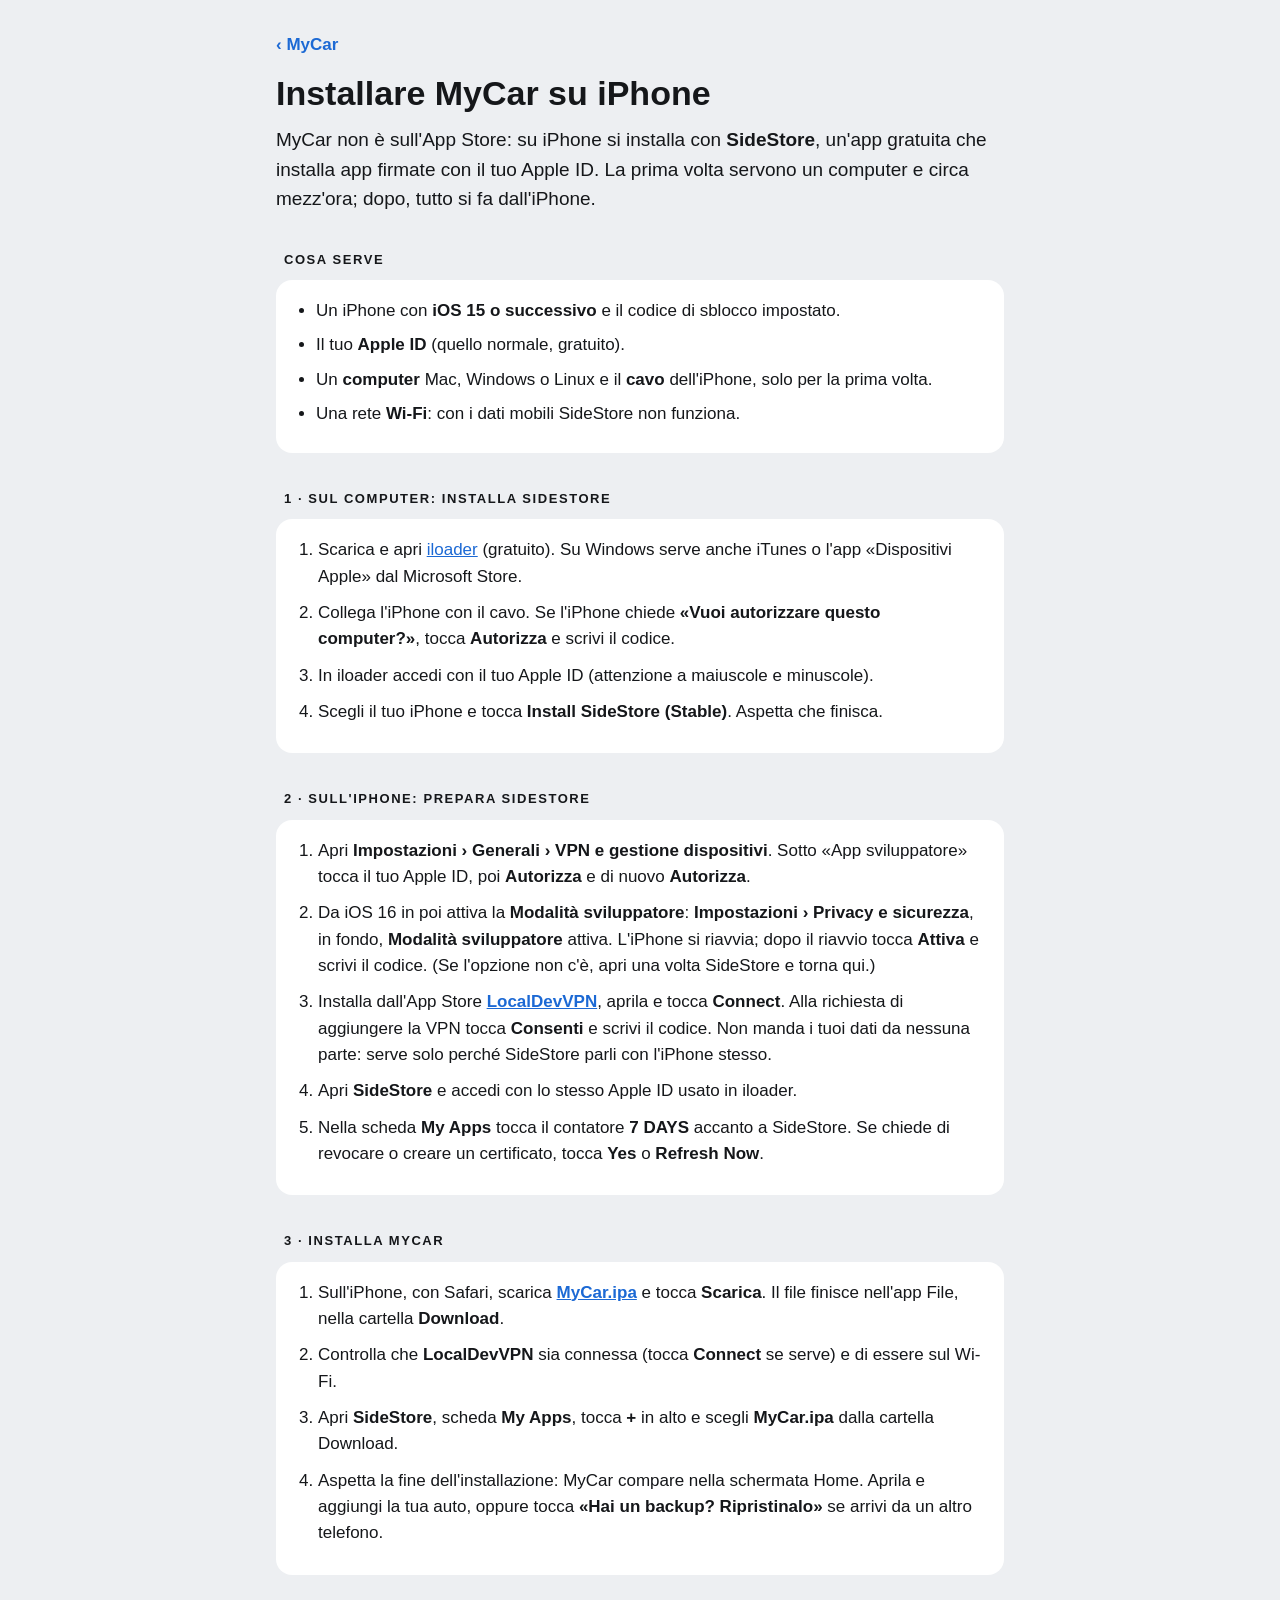
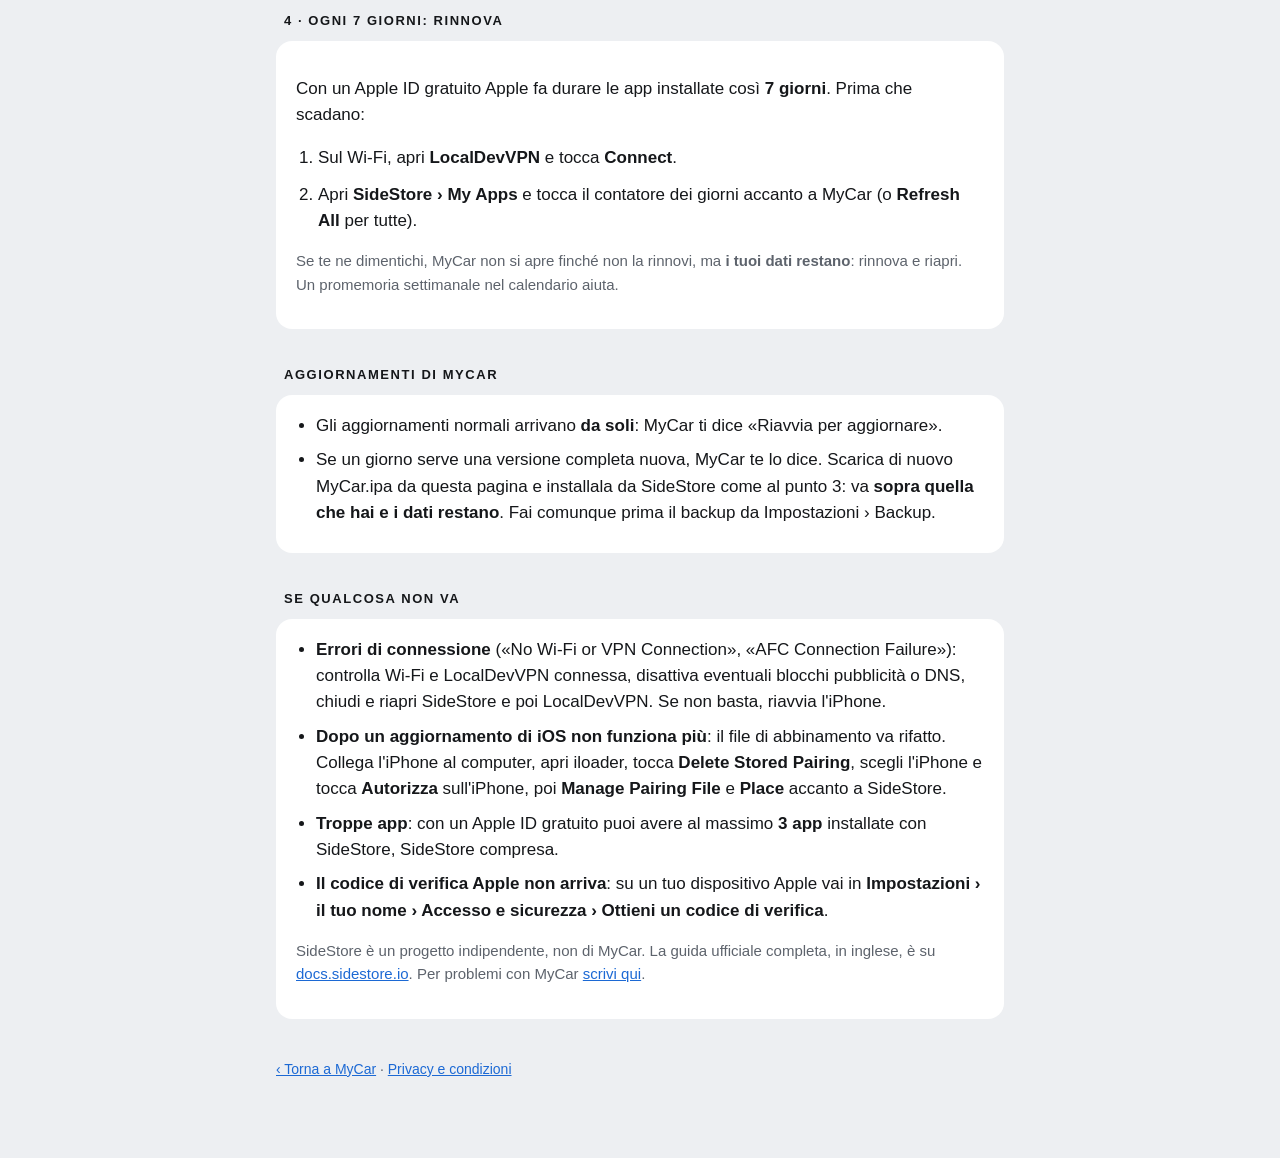
==== iphone.html @ c2a50c86 "Step-by-step iPhone guide" ====
<!doctype html>
<html lang="it">
<head>
<meta charset="utf-8">
<meta name="viewport" content="width=device-width, initial-scale=1, viewport-fit=cover">
<title>MyCar · Installare su iPhone</title>
<meta name="description" content="Come installare MyCar su iPhone con SideStore, passo per passo.">
<link rel="icon" href="icon.png">
<link rel="stylesheet" href="style.css">
</head>
<body>
<main class="wrap">
<p class="back"><a href="./">‹ MyCar</a></p>
<h1>Installare MyCar su iPhone</h1>
<p class="lead">MyCar non è sull'App Store: su iPhone si installa con <strong>SideStore</strong>, un'app gratuita che installa app firmate con il tuo Apple ID. La prima volta servono un computer e circa mezz'ora; dopo, tutto si fa dall'iPhone.</p>

<h2>Cosa serve</h2>
<section class="card">
<ul>
  <li>Un iPhone con <strong>iOS 15 o successivo</strong> e il codice di sblocco impostato.</li>
  <li>Il tuo <strong>Apple ID</strong> (quello normale, gratuito).</li>
  <li>Un <strong>computer</strong> Mac, Windows o Linux e il <strong>cavo</strong> dell'iPhone, solo per la prima volta.</li>
  <li>Una rete <strong>Wi-Fi</strong>: con i dati mobili SideStore non funziona.</li>
</ul>
</section>

<h2>1 · Sul computer: installa SideStore</h2>
<section class="card">
<ol>
  <li>Scarica e apri <a href="https://iloader.app">iloader</a> (gratuito). Su Windows serve anche iTunes o l'app «Dispositivi Apple» dal Microsoft Store.</li>
  <li>Collega l'iPhone con il cavo. Se l'iPhone chiede <strong>«Vuoi autorizzare questo computer?»</strong>, tocca <strong>Autorizza</strong> e scrivi il codice.</li>
  <li>In iloader accedi con il tuo Apple ID (attenzione a maiuscole e minuscole).</li>
  <li>Scegli il tuo iPhone e tocca <strong>Install SideStore (Stable)</strong>. Aspetta che finisca.</li>
</ol>
</section>

<h2>2 · Sull'iPhone: prepara SideStore</h2>
<section class="card">
<ol>
  <li>Apri <strong>Impostazioni › Generali › VPN e gestione dispositivi</strong>. Sotto «App sviluppatore» tocca il tuo Apple ID, poi <strong>Autorizza</strong> e di nuovo <strong>Autorizza</strong>.</li>
  <li>Da iOS 16 in poi attiva la <strong>Modalità sviluppatore</strong>: <strong>Impostazioni › Privacy e sicurezza</strong>, in fondo, <strong>Modalità sviluppatore</strong> attiva. L'iPhone si riavvia; dopo il riavvio tocca <strong>Attiva</strong> e scrivi il codice. (Se l'opzione non c'è, apri una volta SideStore e torna qui.)</li>
  <li>Installa dall'App Store <a href="https://apps.apple.com/app/localdevvpn/id6755608044"><strong>LocalDevVPN</strong></a>, aprila e tocca <strong>Connect</strong>. Alla richiesta di aggiungere la VPN tocca <strong>Consenti</strong> e scrivi il codice. Non manda i tuoi dati da nessuna parte: serve solo perché SideStore parli con l'iPhone stesso.</li>
  <li>Apri <strong>SideStore</strong> e accedi con lo stesso Apple ID usato in iloader.</li>
  <li>Nella scheda <strong>My Apps</strong> tocca il contatore <strong>7 DAYS</strong> accanto a SideStore. Se chiede di revocare o creare un certificato, tocca <strong>Yes</strong> o <strong>Refresh Now</strong>.</li>
</ol>
</section>

<h2>3 · Installa MyCar</h2>
<section class="card">
<ol>
  <li>Sull'iPhone, con Safari, scarica <a href="https://github.com/DomenicoCerone99/mycar-app/releases/latest/download/MyCar.ipa"><strong>MyCar.ipa</strong></a> e tocca <strong>Scarica</strong>. Il file finisce nell'app File, nella cartella <strong>Download</strong>.</li>
  <li>Controlla che <strong>LocalDevVPN</strong> sia connessa (tocca <strong>Connect</strong> se serve) e di essere sul Wi-Fi.</li>
  <li>Apri <strong>SideStore</strong>, scheda <strong>My Apps</strong>, tocca <strong>+</strong> in alto e scegli <strong>MyCar.ipa</strong> dalla cartella Download.</li>
  <li>Aspetta la fine dell'installazione: MyCar compare nella schermata Home. Aprila e aggiungi la tua auto, oppure tocca <strong>«Hai un backup? Ripristinalo»</strong> se arrivi da un altro telefono.</li>
</ol>
</section>

<h2>4 · Ogni 7 giorni: rinnova</h2>
<section class="card">
<p>Con un Apple ID gratuito Apple fa durare le app installate così <strong>7 giorni</strong>. Prima che scadano:</p>
<ol>
  <li>Sul Wi-Fi, apri <strong>LocalDevVPN</strong> e tocca <strong>Connect</strong>.</li>
  <li>Apri <strong>SideStore › My Apps</strong> e tocca il contatore dei giorni accanto a MyCar (o <strong>Refresh All</strong> per tutte).</li>
</ol>
<p class="note">Se te ne dimentichi, MyCar non si apre finché non la rinnovi, ma <strong>i tuoi dati restano</strong>: rinnova e riapri. Un promemoria settimanale nel calendario aiuta.</p>
</section>

<h2>Aggiornamenti di MyCar</h2>
<section class="card">
<ul>
  <li>Gli aggiornamenti normali arrivano <strong>da soli</strong>: MyCar ti dice «Riavvia per aggiornare».</li>
  <li>Se un giorno serve una versione completa nuova, MyCar te lo dice. Scarica di nuovo MyCar.ipa da questa pagina e installala da SideStore come al punto 3: va <strong>sopra quella che hai e i dati restano</strong>. Fai comunque prima il backup da Impostazioni › Backup.</li>
</ul>
</section>

<h2>Se qualcosa non va</h2>
<section class="card">
<ul>
  <li><strong>Errori di connessione</strong> («No Wi-Fi or VPN Connection», «AFC Connection Failure»): controlla Wi-Fi e LocalDevVPN connessa, disattiva eventuali blocchi pubblicità o DNS, chiudi e riapri SideStore e poi LocalDevVPN. Se non basta, riavvia l'iPhone.</li>
  <li><strong>Dopo un aggiornamento di iOS non funziona più</strong>: il file di abbinamento va rifatto. Collega l'iPhone al computer, apri iloader, tocca <strong>Delete Stored Pairing</strong>, scegli l'iPhone e tocca <strong>Autorizza</strong> sull'iPhone, poi <strong>Manage Pairing File</strong> e <strong>Place</strong> accanto a SideStore.</li>
  <li><strong>Troppe app</strong>: con un Apple ID gratuito puoi avere al massimo <strong>3 app</strong> installate con SideStore, SideStore compresa.</li>
  <li><strong>Il codice di verifica Apple non arriva</strong>: su un tuo dispositivo Apple vai in <strong>Impostazioni › il tuo nome › Accesso e sicurezza › Ottieni un codice di verifica</strong>.</li>
</ul>
<p class="note">SideStore è un progetto indipendente, non di MyCar. La guida ufficiale completa, in inglese, è su <a href="https://docs.sidestore.io/docs/installation/prerequisites">docs.sidestore.io</a>. Per problemi con MyCar <a href="https://github.com/DomenicoCerone99/mycar-app/issues">scrivi qui</a>.</p>
</section>

<footer>
  <p><a href="./">‹ Torna a MyCar</a> · <a href="privacy.html">Privacy e condizioni</a></p>
</footer>
</main>
</body>
</html>
---- style.css ----
/* MyCar's download page: the app's own colours, the phone's own fonts
   (nothing loaded from other sites). */
:root {
  --accent: #1c69d4;
  --bg: #edeff2;
  --tile: #ffffff;
  --text: #15171a;
  --muted: #5d636c;
  --line: #d9dde3;
  color-scheme: light;
}
@media (prefers-color-scheme: dark) {
  :root {
    --accent: #4c93f2;
    --bg: #0b0c0e;
    --tile: #17191c;
    --text: #eceef1;
    --muted: #9aa1ab;
    --line: #2a2d32;
    color-scheme: dark;
  }
}
* { box-sizing: border-box; }
html { -webkit-text-size-adjust: 100%; }
body {
  margin: 0;
  background: var(--bg);
  color: var(--text);
  font: 17px/1.55 -apple-system, BlinkMacSystemFont, "SF Pro Text", Roboto,
    "Segoe UI", "Helvetica Neue", Arial, sans-serif;
}
.wrap {
  max-width: 760px;
  margin: 0 auto;
  padding-block: 32px 64px;
  padding-left: max(16px, env(safe-area-inset-left, 0px));
  padding-right: max(16px, env(safe-area-inset-right, 0px));
}
a { color: var(--accent); }
h1 { font-size: 34px; line-height: 1.15; margin: 0 0 8px; text-wrap: balance; }
h2 {
  font-size: 13px;
  letter-spacing: 0.12em;
  text-transform: uppercase;
  margin: 36px 8px 10px;
}
h3 { font-size: 19px; margin: 0 0 8px; }
.muted { color: var(--muted); }
.back { margin: 0 0 16px; }
.back a { text-decoration: none; font-weight: 600; }
.card {
  background: var(--tile);
  border-radius: 16px;
  padding: 18px 20px;
  margin: 0 0 10px;
}
.card ul { margin: 0; padding-left: 20px; }
.card li { margin: 0 0 8px; }
.card ol { margin: 0; padding-left: 22px; }
.card ol li { margin: 0 0 10px; }
hr { border: 0; border-top: 1px solid var(--line); margin: 48px 0; }
.hero { display: flex; gap: 18px; align-items: center; margin-bottom: 12px; }
.hero img { width: 84px; height: 84px; border-radius: 20px; flex: none; }
.hero p { margin: 4px 0 0; }
.lead { font-size: 19px; margin: 12px 0 24px; }
.buttons { display: flex; flex-wrap: wrap; gap: 12px; margin: 0 0 8px; }
.button {
  display: inline-flex;
  align-items: center;
  justify-content: center;
  min-height: 52px;
  padding: 0 22px;
  border-radius: 14px;
  background: var(--accent);
  color: #fff;
  font-weight: 700;
  text-decoration: none;
}
.button.outline {
  background: transparent;
  color: var(--accent);
  border: 2px solid var(--accent);
}
.button:focus-visible { outline: 3px solid var(--text); outline-offset: 2px; }
.shots {
  display: grid;
  grid-template-columns: repeat(4, 1fr);
  gap: 12px;
  margin: 28px 0 8px;
}
.shots img { width: 100%; height: auto; border-radius: 18px; display: block; }
@media (max-width: 560px) {
  .shots { grid-template-columns: repeat(2, 1fr); }
  h1 { font-size: 28px; }
}
.features { display: grid; grid-template-columns: repeat(2, 1fr); gap: 10px; }
.features .card { margin: 0; }
.features h3 { font-size: 17px; margin-bottom: 4px; }
.features p { margin: 0; color: var(--muted); font-size: 15px; }
@media (max-width: 560px) { .features { grid-template-columns: 1fr; } }
.note { font-size: 15px; color: var(--muted); }
footer { margin-top: 40px; font-size: 14px; color: var(--muted); }
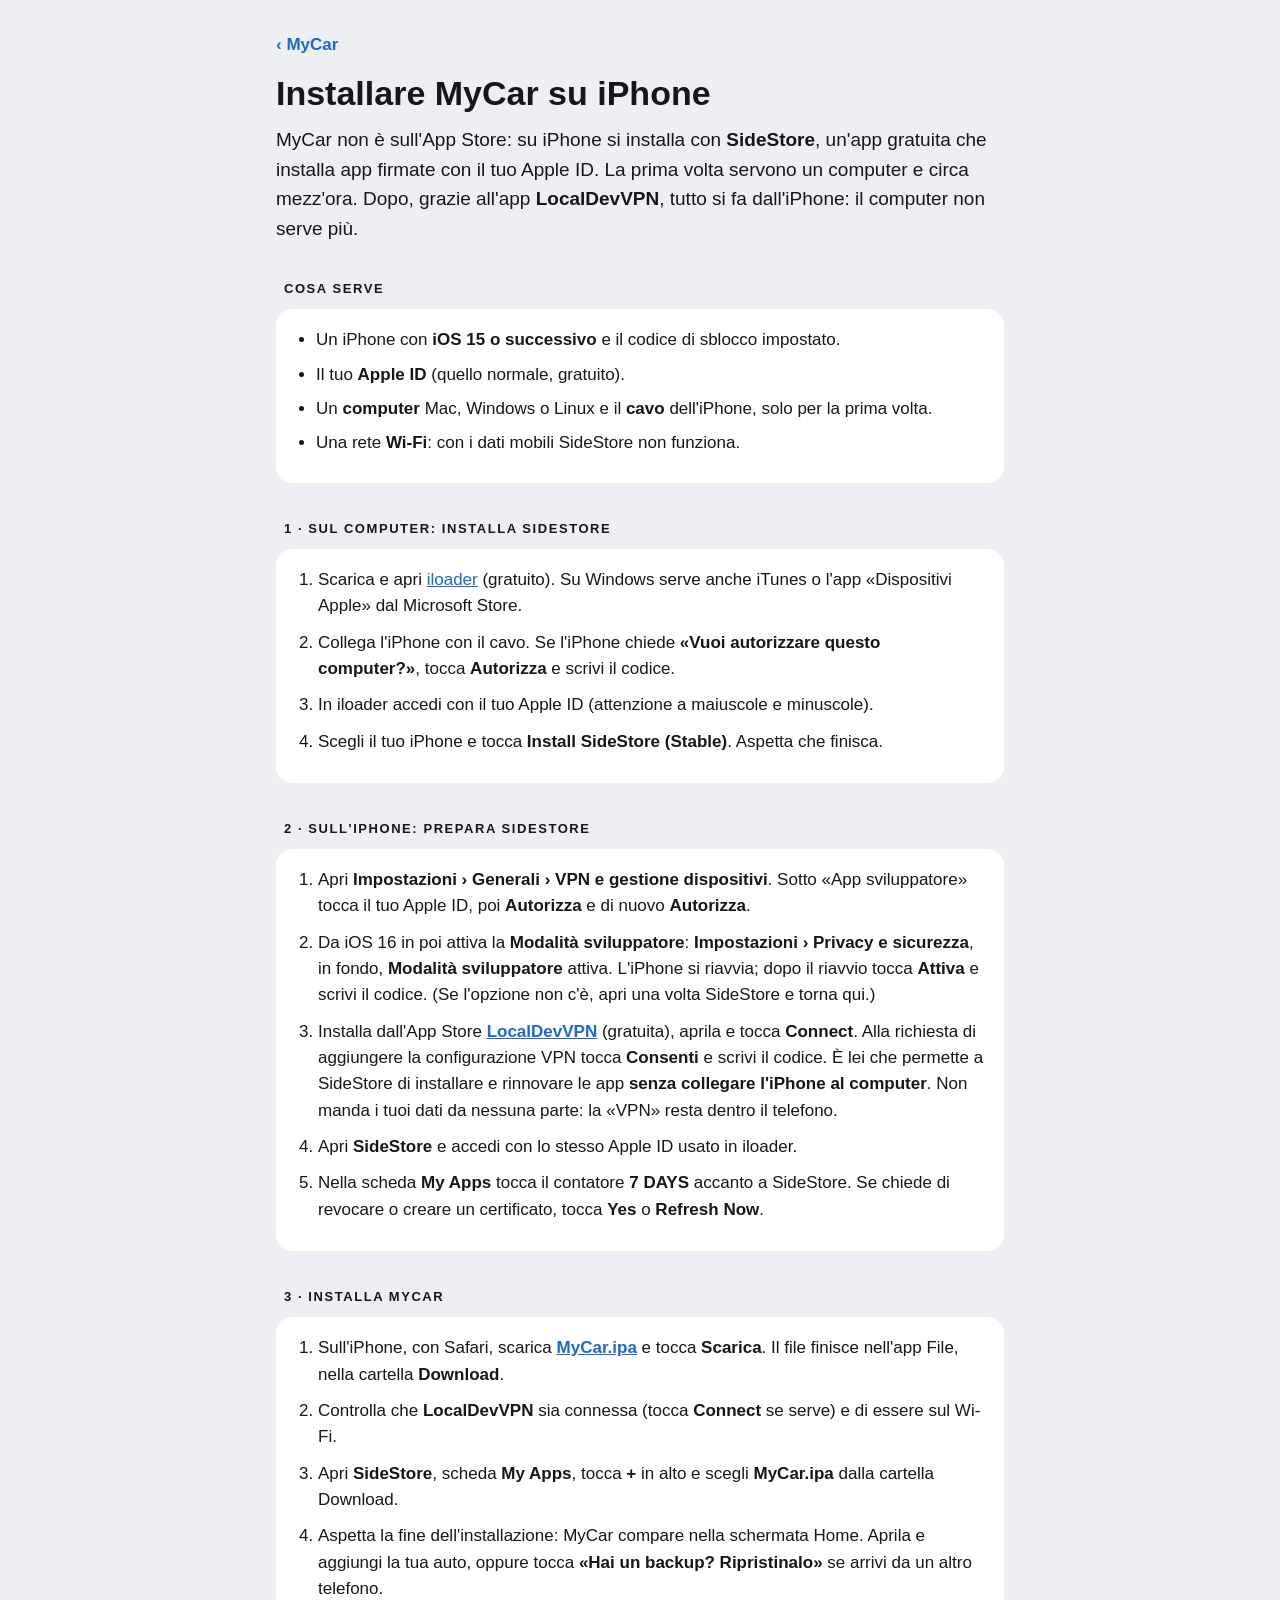
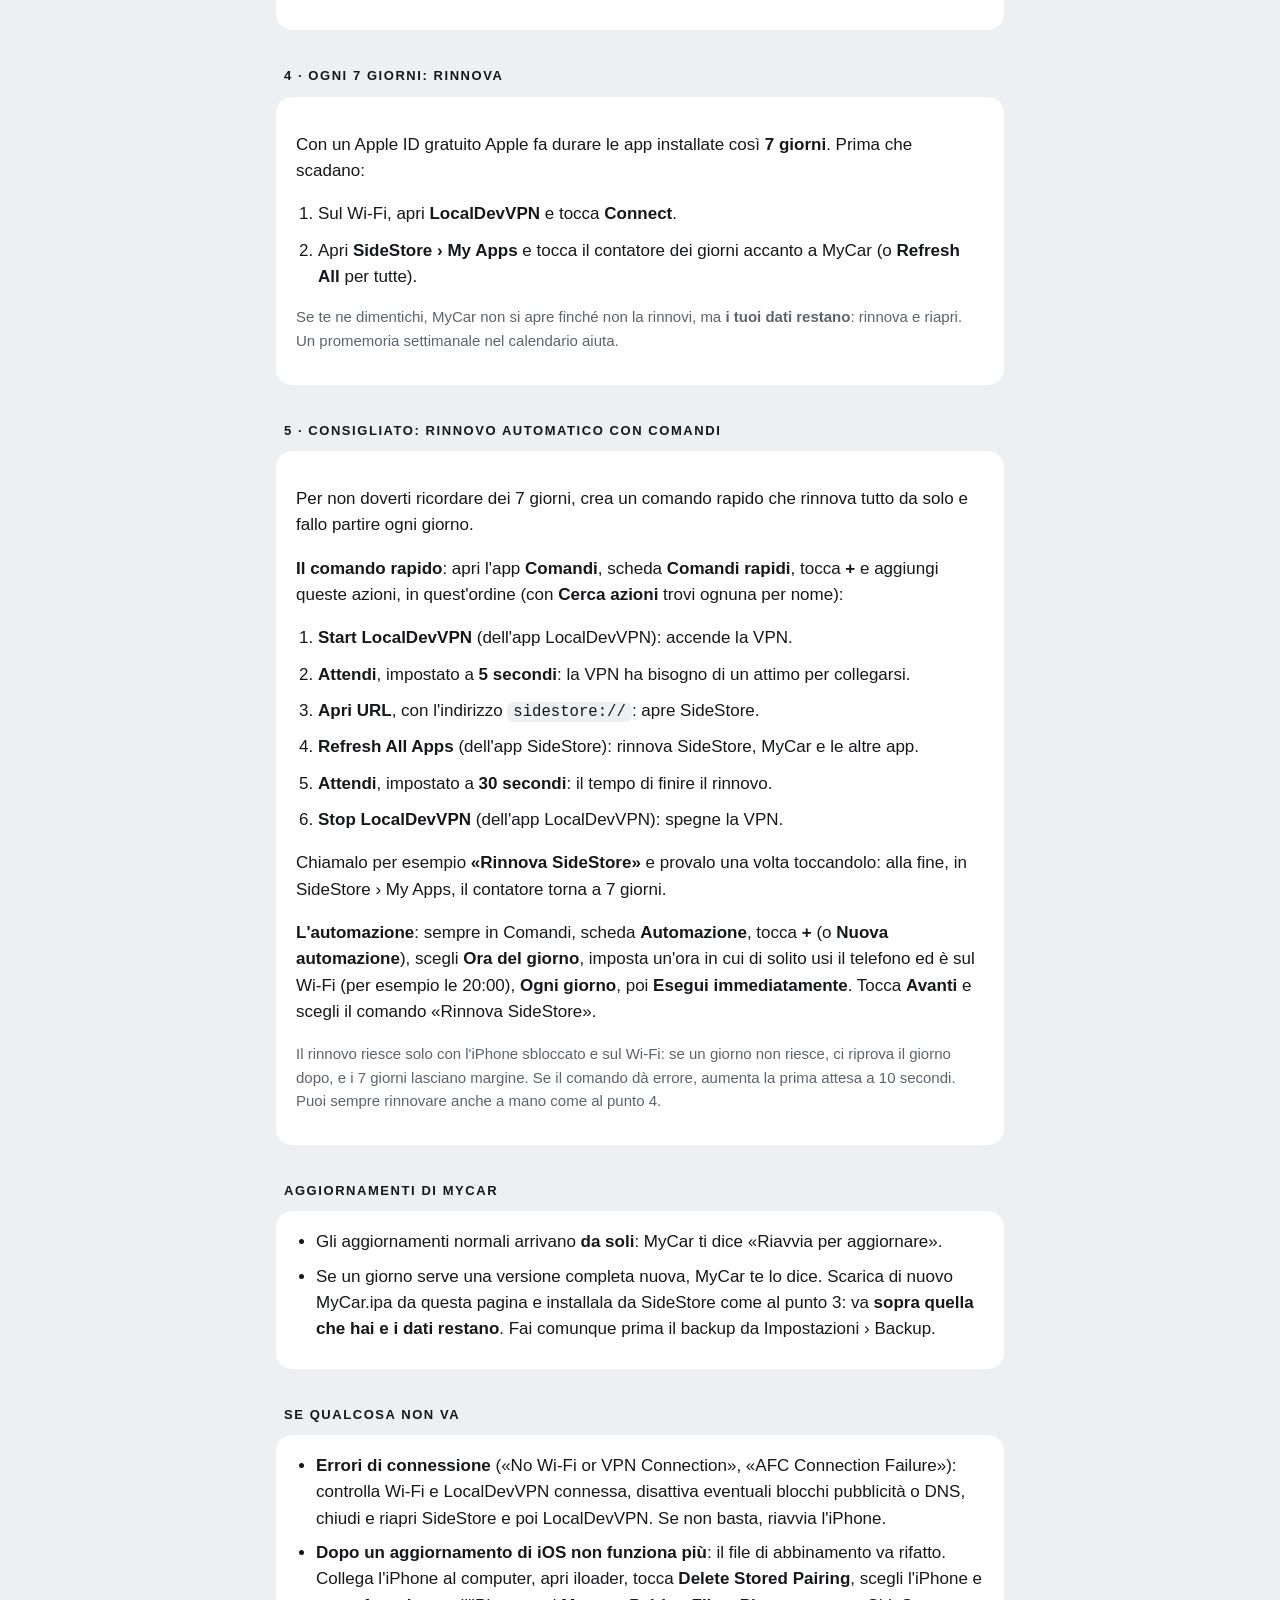
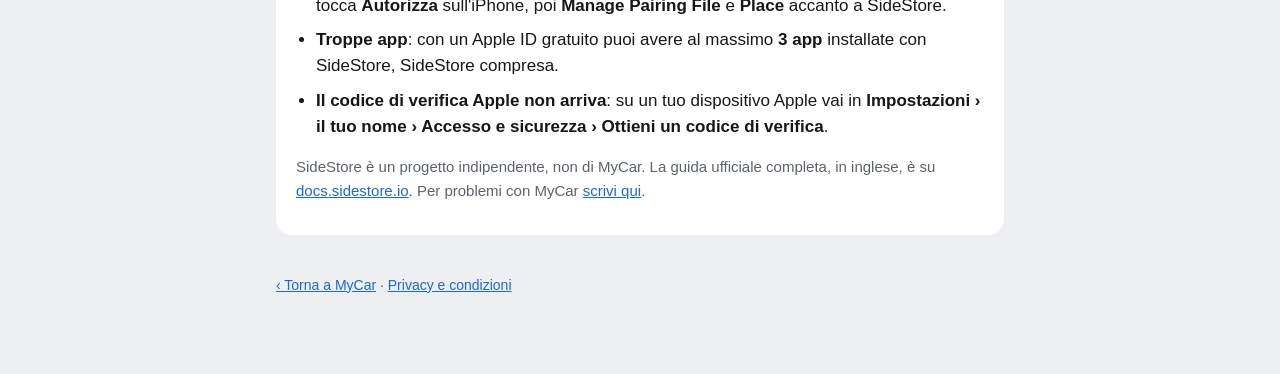
==== commit 48cae9a8: "iPhone guide: LocalDevVPN and automatic refresh" ====
--- a/iphone.html
+++ b/iphone.html
@@ -12,7 +12,7 @@
 <main class="wrap">
 <p class="back"><a href="./">‹ MyCar</a></p>
 <h1>Installare MyCar su iPhone</h1>
-<p class="lead">MyCar non è sull'App Store: su iPhone si installa con <strong>SideStore</strong>, un'app gratuita che installa app firmate con il tuo Apple ID. La prima volta servono un computer e circa mezz'ora; dopo, tutto si fa dall'iPhone.</p>
+<p class="lead">MyCar non è sull'App Store: su iPhone si installa con <strong>SideStore</strong>, un'app gratuita che installa app firmate con il tuo Apple ID. La prima volta servono un computer e circa mezz'ora. Dopo, grazie all'app <strong>LocalDevVPN</strong>, tutto si fa dall'iPhone: il computer non serve più.</p>
 
 <h2>Cosa serve</h2>
 <section class="card">
@@ -39,7 +39,7 @@
 <ol>
   <li>Apri <strong>Impostazioni › Generali › VPN e gestione dispositivi</strong>. Sotto «App sviluppatore» tocca il tuo Apple ID, poi <strong>Autorizza</strong> e di nuovo <strong>Autorizza</strong>.</li>
   <li>Da iOS 16 in poi attiva la <strong>Modalità sviluppatore</strong>: <strong>Impostazioni › Privacy e sicurezza</strong>, in fondo, <strong>Modalità sviluppatore</strong> attiva. L'iPhone si riavvia; dopo il riavvio tocca <strong>Attiva</strong> e scrivi il codice. (Se l'opzione non c'è, apri una volta SideStore e torna qui.)</li>
-  <li>Installa dall'App Store <a href="https://apps.apple.com/app/localdevvpn/id6755608044"><strong>LocalDevVPN</strong></a>, aprila e tocca <strong>Connect</strong>. Alla richiesta di aggiungere la VPN tocca <strong>Consenti</strong> e scrivi il codice. Non manda i tuoi dati da nessuna parte: serve solo perché SideStore parli con l'iPhone stesso.</li>
+  <li>Installa dall'App Store <a href="https://apps.apple.com/app/localdevvpn/id6755608044"><strong>LocalDevVPN</strong></a> (gratuita), aprila e tocca <strong>Connect</strong>. Alla richiesta di aggiungere la configurazione VPN tocca <strong>Consenti</strong> e scrivi il codice. È lei che permette a SideStore di installare e rinnovare le app <strong>senza collegare l'iPhone al computer</strong>. Non manda i tuoi dati da nessuna parte: la «VPN» resta dentro il telefono.</li>
   <li>Apri <strong>SideStore</strong> e accedi con lo stesso Apple ID usato in iloader.</li>
   <li>Nella scheda <strong>My Apps</strong> tocca il contatore <strong>7 DAYS</strong> accanto a SideStore. Se chiede di revocare o creare un certificato, tocca <strong>Yes</strong> o <strong>Refresh Now</strong>.</li>
 </ol>
@@ -63,6 +63,23 @@
   <li>Apri <strong>SideStore › My Apps</strong> e tocca il contatore dei giorni accanto a MyCar (o <strong>Refresh All</strong> per tutte).</li>
 </ol>
 <p class="note">Se te ne dimentichi, MyCar non si apre finché non la rinnovi, ma <strong>i tuoi dati restano</strong>: rinnova e riapri. Un promemoria settimanale nel calendario aiuta.</p>
+</section>
+
+<h2>5 · Consigliato: rinnovo automatico con Comandi</h2>
+<section class="card">
+<p>Per non doverti ricordare dei 7 giorni, crea un comando rapido che rinnova tutto da solo e fallo partire ogni giorno.</p>
+<p><strong>Il comando rapido</strong>: apri l'app <strong>Comandi</strong>, scheda <strong>Comandi rapidi</strong>, tocca <strong>+</strong> e aggiungi queste azioni, in quest'ordine (con <strong>Cerca azioni</strong> trovi ognuna per nome):</p>
+<ol>
+  <li><strong>Start LocalDevVPN</strong> (dell'app LocalDevVPN): accende la VPN.</li>
+  <li><strong>Attendi</strong>, impostato a <strong>5 secondi</strong>: la VPN ha bisogno di un attimo per collegarsi.</li>
+  <li><strong>Apri URL</strong>, con l'indirizzo <code>sidestore://</code>: apre SideStore.</li>
+  <li><strong>Refresh All Apps</strong> (dell'app SideStore): rinnova SideStore, MyCar e le altre app.</li>
+  <li><strong>Attendi</strong>, impostato a <strong>30 secondi</strong>: il tempo di finire il rinnovo.</li>
+  <li><strong>Stop LocalDevVPN</strong> (dell'app LocalDevVPN): spegne la VPN.</li>
+</ol>
+<p>Chiamalo per esempio <strong>«Rinnova SideStore»</strong> e provalo una volta toccandolo: alla fine, in SideStore › My Apps, il contatore torna a 7 giorni.</p>
+<p><strong>L'automazione</strong>: sempre in Comandi, scheda <strong>Automazione</strong>, tocca <strong>+</strong> (o <strong>Nuova automazione</strong>), scegli <strong>Ora del giorno</strong>, imposta un'ora in cui di solito usi il telefono ed è sul Wi-Fi (per esempio le 20:00), <strong>Ogni giorno</strong>, poi <strong>Esegui immediatamente</strong>. Tocca <strong>Avanti</strong> e scegli il comando «Rinnova SideStore».</p>
+<p class="note">Il rinnovo riesce solo con l'iPhone sbloccato e sul Wi-Fi: se un giorno non riesce, ci riprova il giorno dopo, e i 7 giorni lasciano margine. Se il comando dà errore, aumenta la prima attesa a 10 secondi. Puoi sempre rinnovare anche a mano come al punto 4.</p>
 </section>
 
 <h2>Aggiornamenti di MyCar</h2>
--- a/style.css
+++ b/style.css
@@ -100,3 +100,9 @@
 @media (max-width: 560px) { .features { grid-template-columns: 1fr; } }
 .note { font-size: 15px; color: var(--muted); }
 footer { margin-top: 40px; font-size: 14px; color: var(--muted); }
+code {
+  font: 0.92em ui-monospace, SFMono-Regular, Menlo, monospace;
+  background: var(--bg);
+  border-radius: 6px;
+  padding: 1px 6px;
+}
